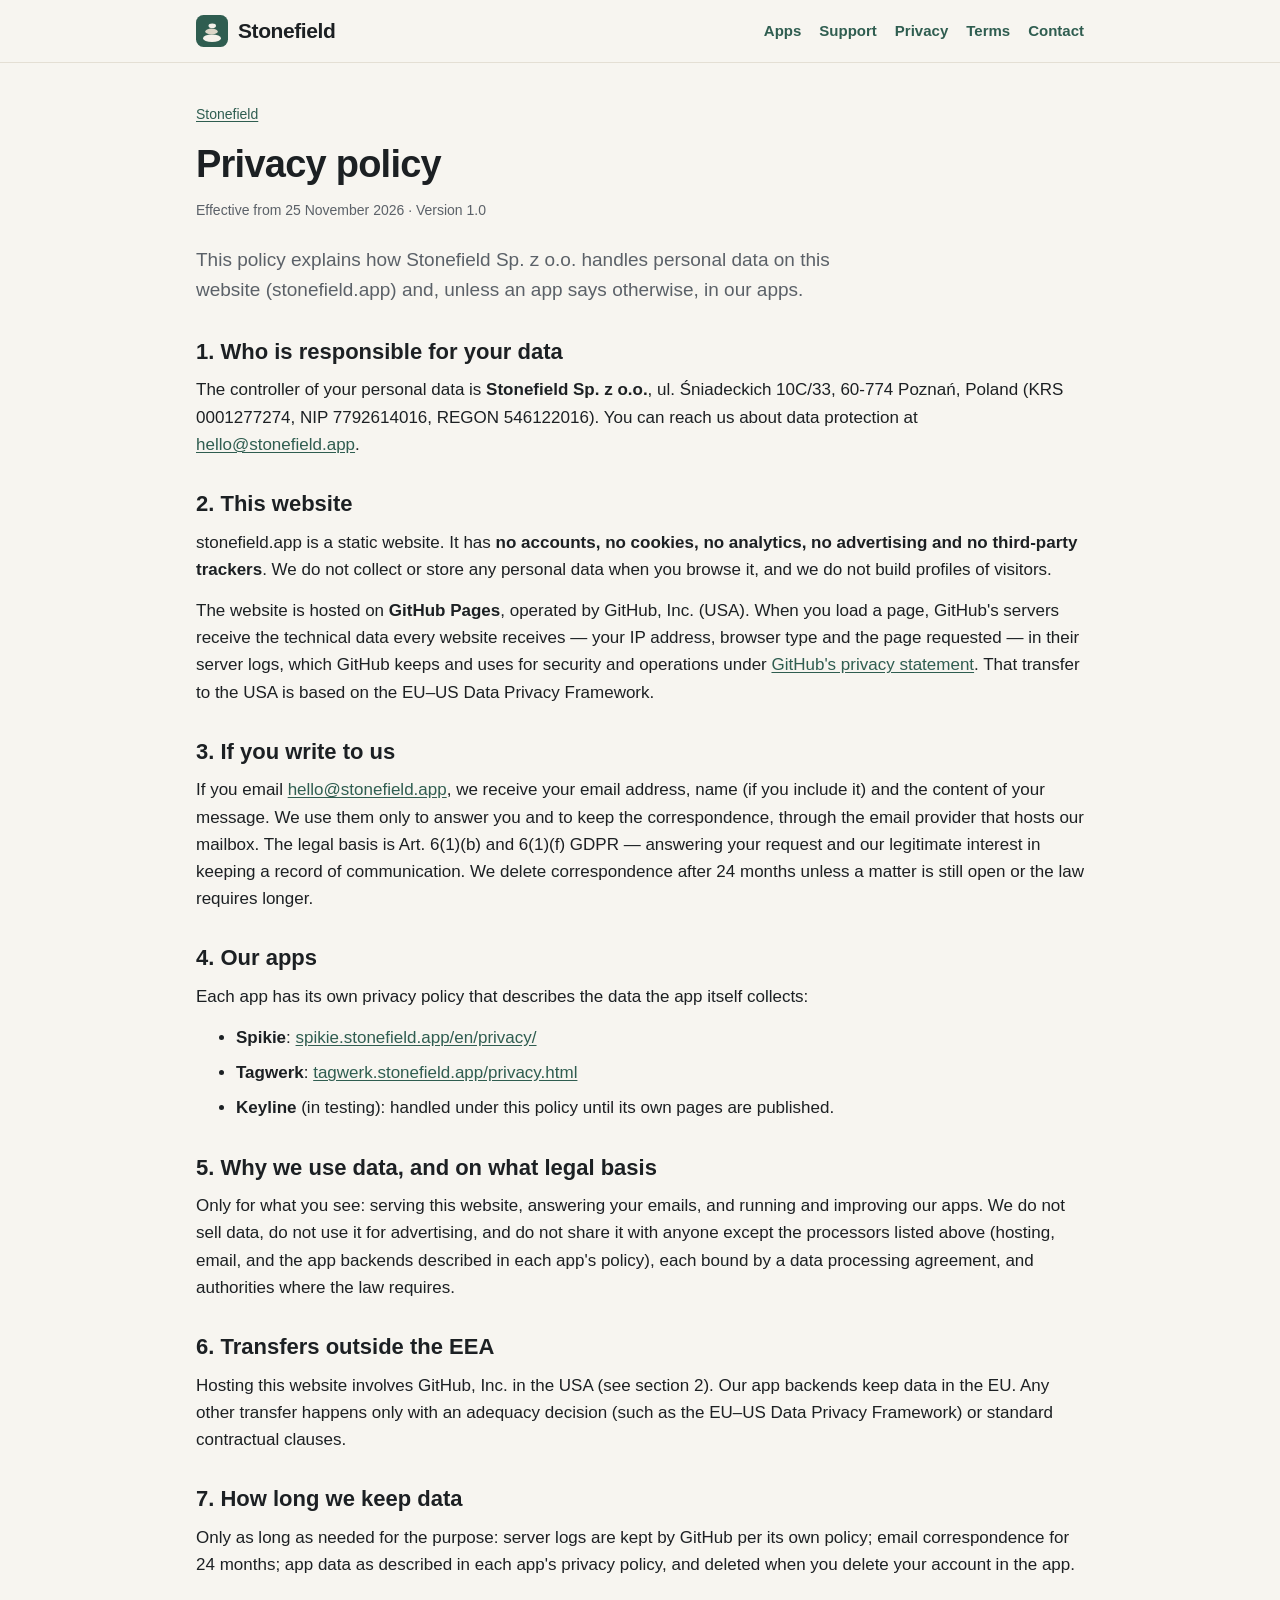
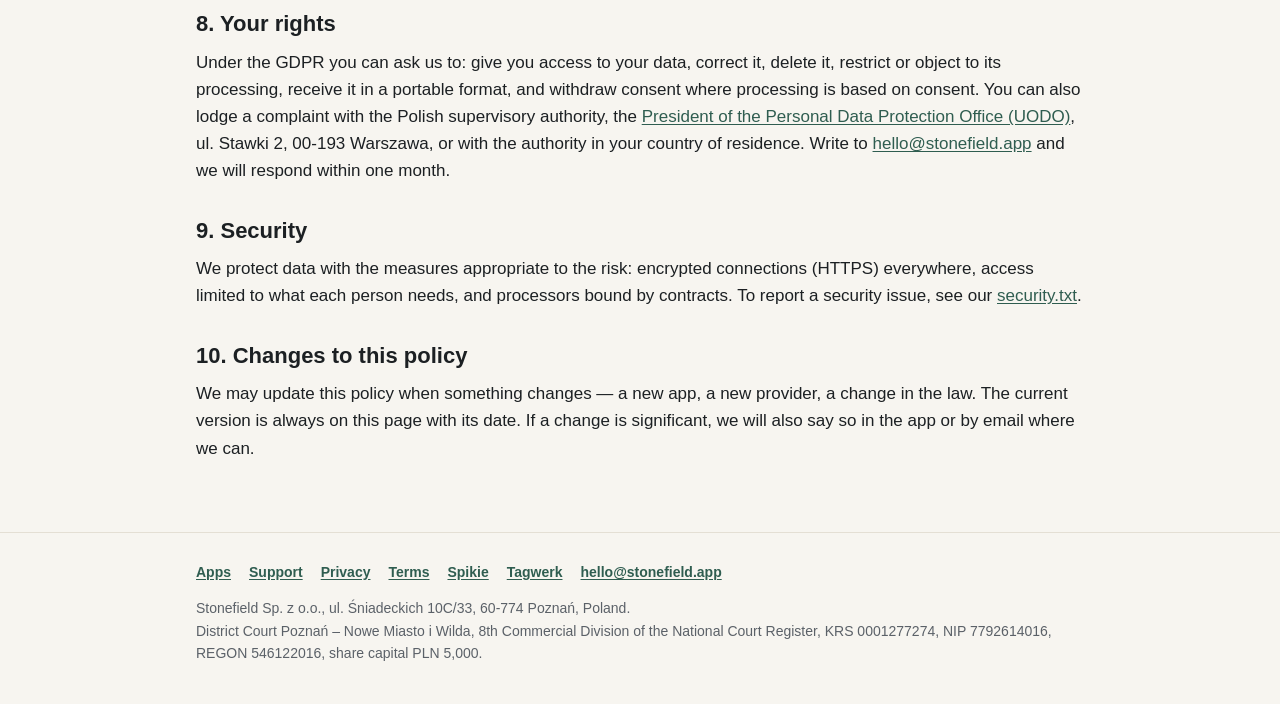
==== privacy/index.html @ 2cd24a37 "Build out stonefield.app: app pages, privacy, terms, support, SEO/hosting files - index: remove noin" ====
<!doctype html>
<html lang="en">
<head>
<meta charset="utf-8">
<meta name="viewport" content="width=device-width, initial-scale=1">
<title>Privacy policy · Stonefield</title>
<meta name="description" content="How Stonefield Sp. z o.o. handles personal data on stonefield.app and in its apps: what we collect, why, where it's kept, and your rights.">
<link rel="canonical" href="https://stonefield.app/privacy/">
<link rel="icon" href="/assets/stonefield.svg" type="image/svg+xml">
<link rel="stylesheet" href="/assets/stonefield.css">
</head>
<body>
<a class="skip" href="#main">Skip to content</a>
<header class="site-header">
  <div class="wrap">
    <a class="brand" href="/"><img src="/assets/stonefield.svg" alt="" width="32" height="32"><span>Stonefield</span></a>
    <nav aria-label="Menu">
      <a href="/#apps">Apps</a>
      <a href="/support/">Support</a>
      <a href="/privacy/">Privacy</a>
      <a href="/terms/">Terms</a>
      <a href="/#contact">Contact</a>
    </nav>
  </div>
</header>

<main id="main" class="wrap legal">
  <p class="crumbs"><a href="/">Stonefield</a></p>
  <h1>Privacy policy</h1>
  <p class="meta">Effective from 25 November 2026 · Version 1.0</p>

  <p class="lead">This policy explains how Stonefield Sp. z o.o. handles personal data on this website (stonefield.app) and, unless an app says otherwise, in our apps.</p>

  <h2>1. Who is responsible for your data</h2>
  <p>The controller of your personal data is <strong>Stonefield Sp. z o.o.</strong>, ul. Śniadeckich 10C/33, 60-774 Poznań, Poland (KRS 0001277274, NIP 7792614016, REGON 546122016). You can reach us about data protection at <a href="mailto:hello@stonefield.app">hello@stonefield.app</a>.</p>

  <h2>2. This website</h2>
  <p>stonefield.app is a static website. It has <strong>no accounts, no cookies, no analytics, no advertising and no third-party trackers</strong>. We do not collect or store any personal data when you browse it, and we do not build profiles of visitors.</p>
  <p>The website is hosted on <strong>GitHub Pages</strong>, operated by GitHub, Inc. (USA). When you load a page, GitHub's servers receive the technical data every website receives — your IP address, browser type and the page requested — in their server logs, which GitHub keeps and uses for security and operations under <a href="https://docs.github.com/en/site-policy/privacy-policies/github-privacy-statement">GitHub's privacy statement</a>. That transfer to the USA is based on the EU–US Data Privacy Framework.</p>

  <h2>3. If you write to us</h2>
  <p>If you email <a href="mailto:hello@stonefield.app">hello@stonefield.app</a>, we receive your email address, name (if you include it) and the content of your message. We use them only to answer you and to keep the correspondence, through the email provider that hosts our mailbox. The legal basis is Art. 6(1)(b) and 6(1)(f) GDPR — answering your request and our legitimate interest in keeping a record of communication. We delete correspondence after 24 months unless a matter is still open or the law requires longer.</p>

  <h2>4. Our apps</h2>
  <p>Each app has its own privacy policy that describes the data the app itself collects:</p>
  <ul>
    <li><strong>Spikie</strong>: <a href="https://spikie.stonefield.app/en/privacy/">spikie.stonefield.app/en/privacy/</a></li>
    <li><strong>Tagwerk</strong>: <a href="https://tagwerk.stonefield.app/privacy.html">tagwerk.stonefield.app/privacy.html</a></li>
    <li><strong>Keyline</strong> (in testing): handled under this policy until its own pages are published.</li>
  </ul>

  <h2>5. Why we use data, and on what legal basis</h2>
  <p>Only for what you see: serving this website, answering your emails, and running and improving our apps. We do not sell data, do not use it for advertising, and do not share it with anyone except the processors listed above (hosting, email, and the app backends described in each app's policy), each bound by a data processing agreement, and authorities where the law requires.</p>

  <h2>6. Transfers outside the EEA</h2>
  <p>Hosting this website involves GitHub, Inc. in the USA (see section 2). Our app backends keep data in the EU. Any other transfer happens only with an adequacy decision (such as the EU–US Data Privacy Framework) or standard contractual clauses.</p>

  <h2>7. How long we keep data</h2>
  <p>Only as long as needed for the purpose: server logs are kept by GitHub per its own policy; email correspondence for 24 months; app data as described in each app's privacy policy, and deleted when you delete your account in the app.</p>

  <h2>8. Your rights</h2>
  <p>Under the GDPR you can ask us to: give you access to your data, correct it, delete it, restrict or object to its processing, receive it in a portable format, and withdraw consent where processing is based on consent. You can also lodge a complaint with the Polish supervisory authority, the <a href="https://www.uodo.gov.pl">President of the Personal Data Protection Office (UODO)</a>, ul. Stawki 2, 00-193 Warszawa, or with the authority in your country of residence. Write to <a href="mailto:hello@stonefield.app">hello@stonefield.app</a> and we will respond within one month.</p>

  <h2>9. Security</h2>
  <p>We protect data with the measures appropriate to the risk: encrypted connections (HTTPS) everywhere, access limited to what each person needs, and processors bound by contracts. To report a security issue, see our <a href="/.well-known/security.txt">security.txt</a>.</p>

  <h2>10. Changes to this policy</h2>
  <p>We may update this policy when something changes — a new app, a new provider, a change in the law. The current version is always on this page with its date. If a change is significant, we will also say so in the app or by email where we can.</p>
</main>

<footer class="site-footer">
  <div class="wrap">
    <div class="links">
      <a href="/#apps">Apps</a>
      <a href="/support/">Support</a>
      <a href="/privacy/">Privacy</a>
      <a href="/terms/">Terms</a>
      <a href="https://spikie.stonefield.app/en/">Spikie</a>
      <a href="https://tagwerk.stonefield.app/">Tagwerk</a>
      <a href="mailto:hello@stonefield.app">hello@stonefield.app</a>
    </div>
    <address>
      Stonefield Sp. z o.o., ul. Śniadeckich 10C/33, 60-774 Poznań, Poland.<br>
      District Court Poznań – Nowe Miasto i Wilda, 8th Commercial Division of the National Court Register, KRS 0001277274,
      NIP 7792614016, REGON 546122016, share capital PLN 5,000.
    </address>
  </div>
</footer>
</body>
</html>
---- assets/stonefield.css ----
/* Stonefield company website (stonefield.app). Same rules as the Spikie site (site/assets/site.css): light only,
   system fonts, nothing loaded from other sites, no scripts. Stone and field colours instead of Spikie's peach. */

:root {
  --bg: #F7F5F0;
  --card: #FFFFFF;
  --text: #1C2023;
  --text-2: #5B6168;
  --border: #E4DFD4;
  --accent: #2F5D50;
  --accent-dark: #234A3F;
  --tint: #E6EEE9;
  --radius: 18px;
  --font: -apple-system, BlinkMacSystemFont, "Segoe UI", Roboto, Inter, "Helvetica Neue", Arial, sans-serif;
  color-scheme: light;
}

* { box-sizing: border-box; }
html { -webkit-text-size-adjust: 100%; }
body { margin: 0; background: var(--bg); color: var(--text); font: 400 17px/1.6 var(--font); }

a { color: var(--accent); text-underline-offset: 2px; }
a:hover { text-decoration-thickness: 2px; }
:focus-visible { outline: 3px solid var(--accent); outline-offset: 2px; border-radius: 4px; }

.skip { position: absolute; left: -9999px; }
.skip:focus { left: 16px; top: 8px; background: var(--card); padding: 8px 12px; z-index: 10; }

.wrap { max-width: 920px; margin: 0 auto; padding: 0 16px; }

/* Header */
.site-header { border-bottom: 1px solid var(--border); }
.site-header .wrap { display: flex; align-items: center; gap: 16px; flex-wrap: wrap; padding-top: 14px; padding-bottom: 14px; }
.brand { display: flex; align-items: center; gap: 10px; text-decoration: none; color: var(--text); margin-right: auto; }
.brand img { width: 32px; height: 32px; }
.brand span { font-size: 21px; font-weight: 700; letter-spacing: -0.02em; }
.site-header nav { display: flex; gap: 4px 18px; flex-wrap: wrap; font-size: 15px; font-weight: 600; }
.site-header nav a { text-decoration: none; }

main.wrap { padding-top: 40px; padding-bottom: 56px; }
h1 { font-size: 38px; line-height: 1.15; margin: 0 0 12px; letter-spacing: -0.02em; }
h2 { font-size: 22px; line-height: 1.3; margin: 44px 0 10px; scroll-margin-top: 16px; }
p, ul { margin: 0 0 14px; }
li { margin-bottom: 8px; }
.eyebrow { font-size: 14px; font-weight: 600; color: var(--text-2); text-transform: uppercase; letter-spacing: 0.06em; margin-bottom: 10px; }
.lead { font-size: 19px; color: var(--text-2); max-width: 36em; }
.meta { font-size: 14px; color: var(--text-2); }

.card { background: var(--card); border: 1px solid var(--border); border-radius: var(--radius); padding: 22px 24px; margin: 20px 0; box-shadow: 0 2px 10px rgba(28, 32, 35, 0.04); }
.card > :last-child, .card > div > :last-child { margin-bottom: 0; }
.card.tint { background: var(--tint); border-color: transparent; }

/* The app cards: three across, one column on phones */
.apps { display: grid; grid-template-columns: repeat(3, 1fr); gap: 16px; margin: 36px 0 8px; }
.app { display: flex; flex-direction: column; margin: 0; padding: 22px; }
.app img { width: 64px; height: 64px; border-radius: 15px; margin-bottom: 14px; }
.app img.pixel { image-rendering: pixelated; }
.app h2 { margin: 0 0 6px; font-size: 21px; }
.app p { font-size: 16px; }
.app .meta { margin-top: auto; padding-top: 4px; }
.app-links { display: flex; flex-wrap: wrap; gap: 4px 16px; font-size: 15px; font-weight: 600; margin: 0; }

.button { display: inline-block; background: var(--accent); color: #fff; font-weight: 600; text-decoration: none; border-radius: 999px; padding: 11px 22px; }
.button:hover { background: var(--accent-dark); }

/* Breadcrumbs and document pages (app details, legal) */
.crumbs { font-size: 14px; color: var(--text-2); margin: 0 0 18px; }
.app-page img { width: 64px; height: 64px; border-radius: 15px; margin-bottom: 14px; }
.app-page img.pixel { image-rendering: pixelated; }
.app-page h1 { margin-bottom: 8px; }
.app-page .app-links { margin-top: 18px; align-items: center; }
.legal h2 { margin-top: 32px; }
.legal .meta { margin-bottom: 24px; }


/* Missing facts, filled in before launch (scripts/check-site.py --release fails while any are left) */
mark.todo { background: #FDE68A; color: #3B2A00; padding: 0 4px; border-radius: 4px; font-weight: 600; }

/* Footer */
.site-footer { border-top: 1px solid var(--border); padding: 28px 0 40px; font-size: 14px; color: var(--text-2); }
.site-footer .links { display: flex; flex-wrap: wrap; gap: 6px 18px; margin-bottom: 14px; font-weight: 600; }
.site-footer address { font-style: normal; }

@media (max-width: 760px) {
  body { font-size: 16px; }
  h1 { font-size: 30px; }
  .apps { grid-template-columns: 1fr; }
}

@media print {
  .site-header nav, .skip, .site-footer .links { display: none; }
  body { background: #fff; font-size: 11pt; }
  .card { box-shadow: none; break-inside: avoid; }
  a[href^="http"]::after, a[href^="mailto"]::after { content: " (" attr(href) ")"; font-size: 9pt; color: #555; }
}
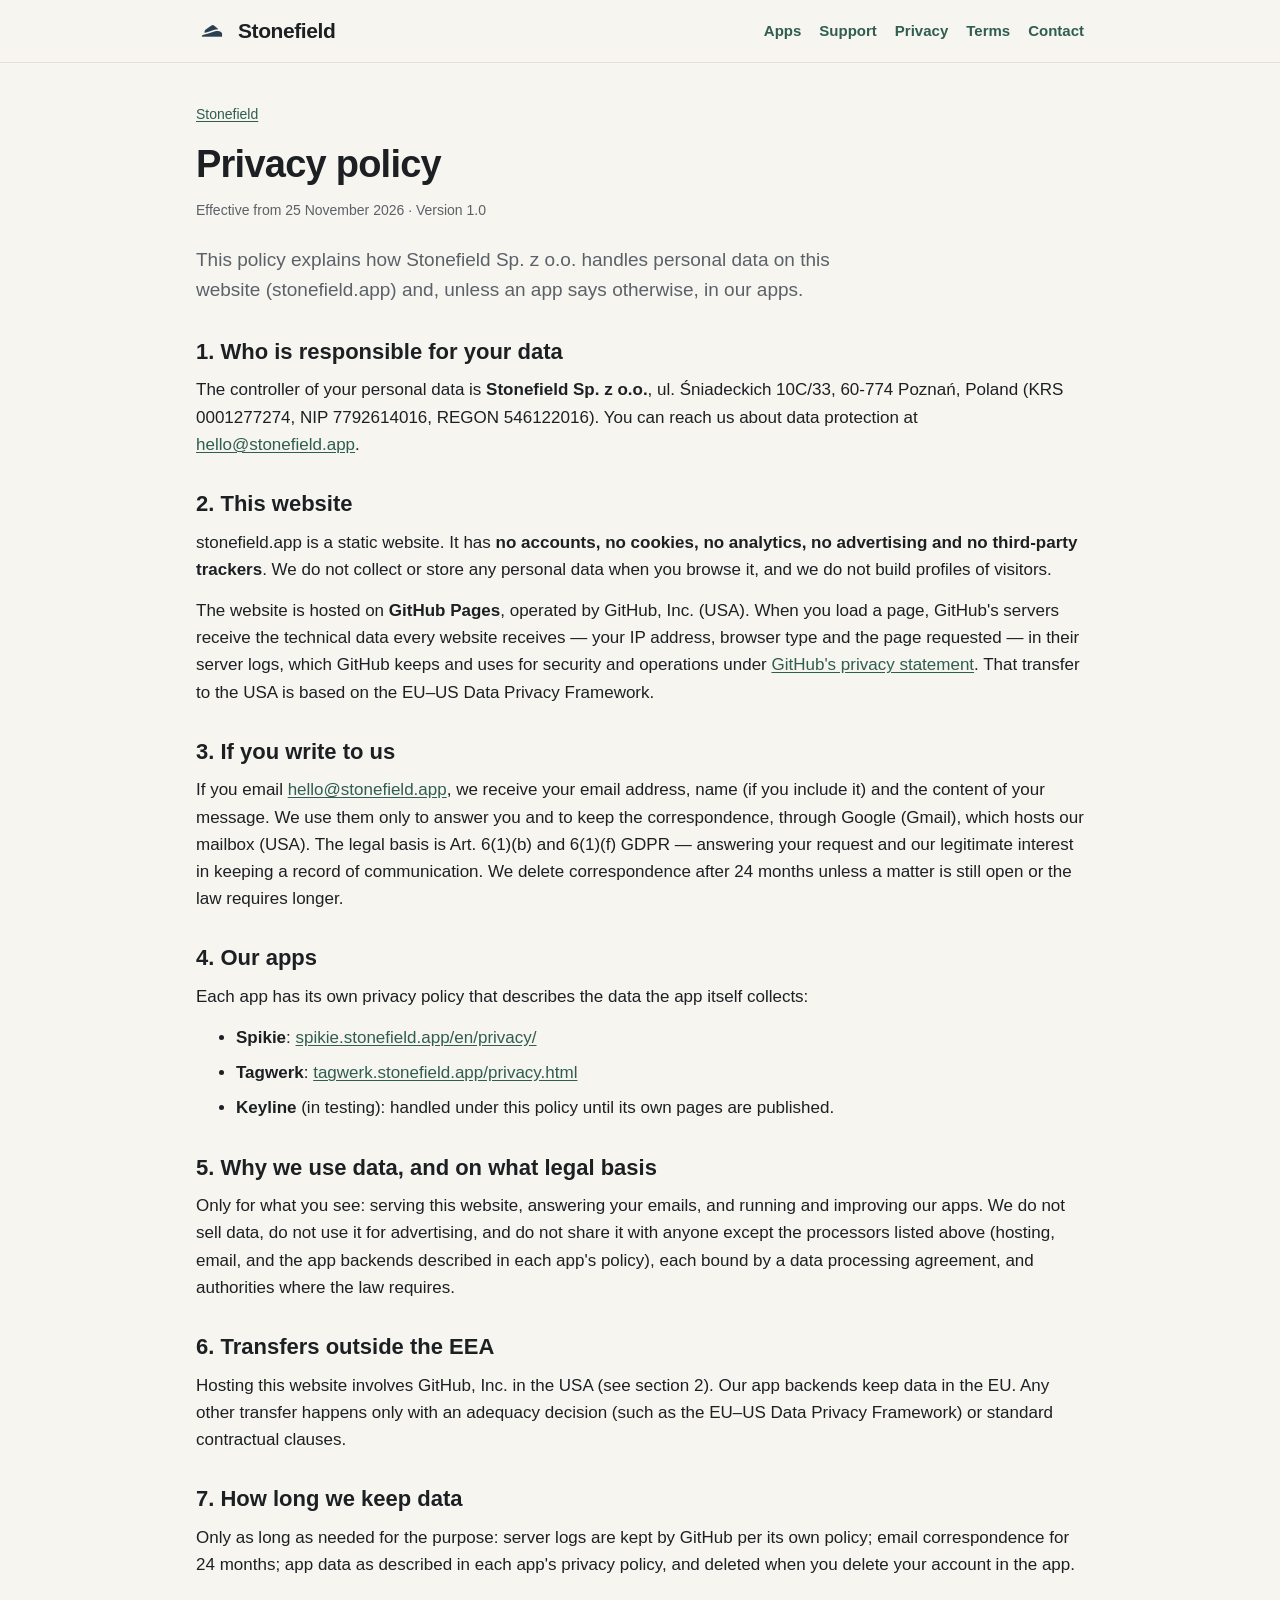
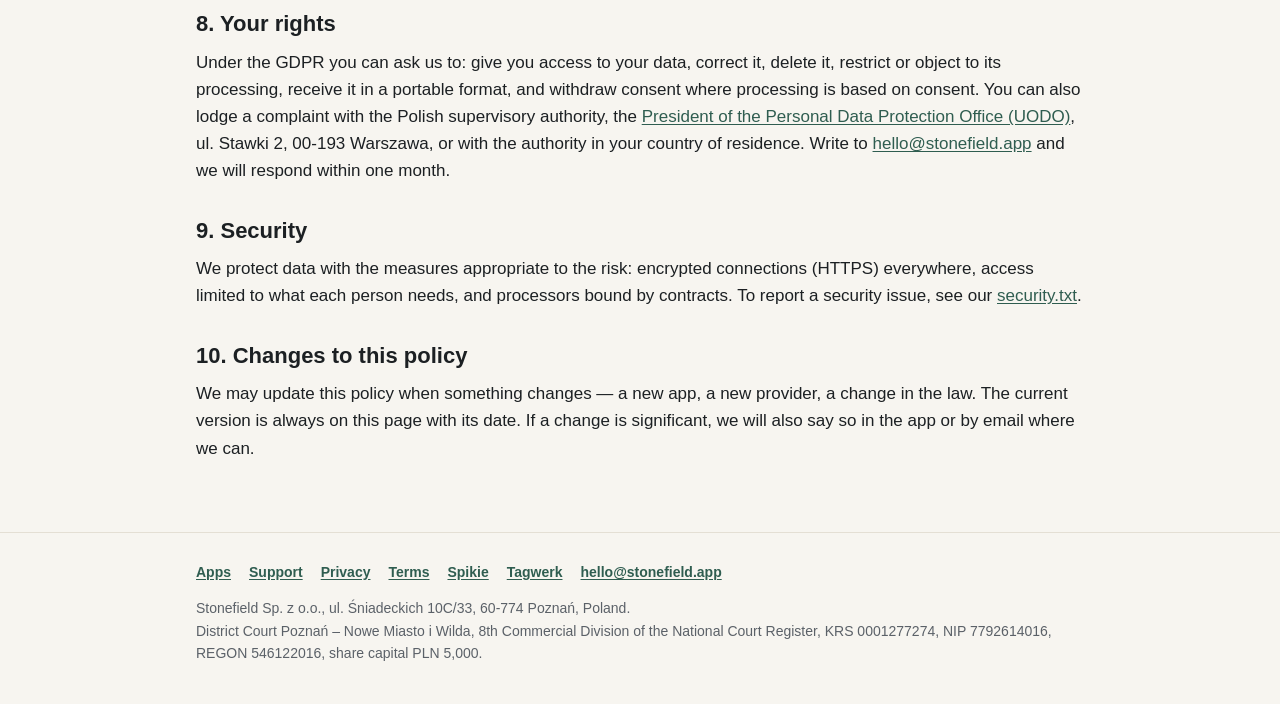
==== commit c5a2f36f: "Use brand-kit logo, fix Tagwerk icon, de-emphasise address in copy - stonefield logo: replace cairn " ====
--- a/privacy/index.html
+++ b/privacy/index.html
@@ -6,14 +6,16 @@
 <title>Privacy policy · Stonefield</title>
 <meta name="description" content="How Stonefield Sp. z o.o. handles personal data on stonefield.app and in its apps: what we collect, why, where it's kept, and your rights.">
 <link rel="canonical" href="https://stonefield.app/privacy/">
-<link rel="icon" href="/assets/stonefield.svg" type="image/svg+xml">
+<link rel="icon" type="image/png" sizes="256x256" href="/assets/stonefield.png">
+<link rel="icon" type="image/png" sizes="32x32" href="/assets/favicon-32.png">
+<link rel="apple-touch-icon" href="/assets/apple-touch-icon.png">
 <link rel="stylesheet" href="/assets/stonefield.css">
 </head>
 <body>
 <a class="skip" href="#main">Skip to content</a>
 <header class="site-header">
   <div class="wrap">
-    <a class="brand" href="/"><img src="/assets/stonefield.svg" alt="" width="32" height="32"><span>Stonefield</span></a>
+    <a class="brand" href="/"><img src="/assets/stonefield.png" alt="" width="32" height="32"><span>Stonefield</span></a>
     <nav aria-label="Menu">
       <a href="/#apps">Apps</a>
       <a href="/support/">Support</a>
@@ -39,7 +41,7 @@
   <p>The website is hosted on <strong>GitHub Pages</strong>, operated by GitHub, Inc. (USA). When you load a page, GitHub's servers receive the technical data every website receives — your IP address, browser type and the page requested — in their server logs, which GitHub keeps and uses for security and operations under <a href="https://docs.github.com/en/site-policy/privacy-policies/github-privacy-statement">GitHub's privacy statement</a>. That transfer to the USA is based on the EU–US Data Privacy Framework.</p>
 
   <h2>3. If you write to us</h2>
-  <p>If you email <a href="mailto:hello@stonefield.app">hello@stonefield.app</a>, we receive your email address, name (if you include it) and the content of your message. We use them only to answer you and to keep the correspondence, through the email provider that hosts our mailbox. The legal basis is Art. 6(1)(b) and 6(1)(f) GDPR — answering your request and our legitimate interest in keeping a record of communication. We delete correspondence after 24 months unless a matter is still open or the law requires longer.</p>
+  <p>If you email <a href="mailto:hello@stonefield.app">hello@stonefield.app</a>, we receive your email address, name (if you include it) and the content of your message. We use them only to answer you and to keep the correspondence, through Google (Gmail), which hosts our mailbox (USA). The legal basis is Art. 6(1)(b) and 6(1)(f) GDPR — answering your request and our legitimate interest in keeping a record of communication. We delete correspondence after 24 months unless a matter is still open or the law requires longer.</p>
 
   <h2>4. Our apps</h2>
   <p>Each app has its own privacy policy that describes the data the app itself collects:</p>
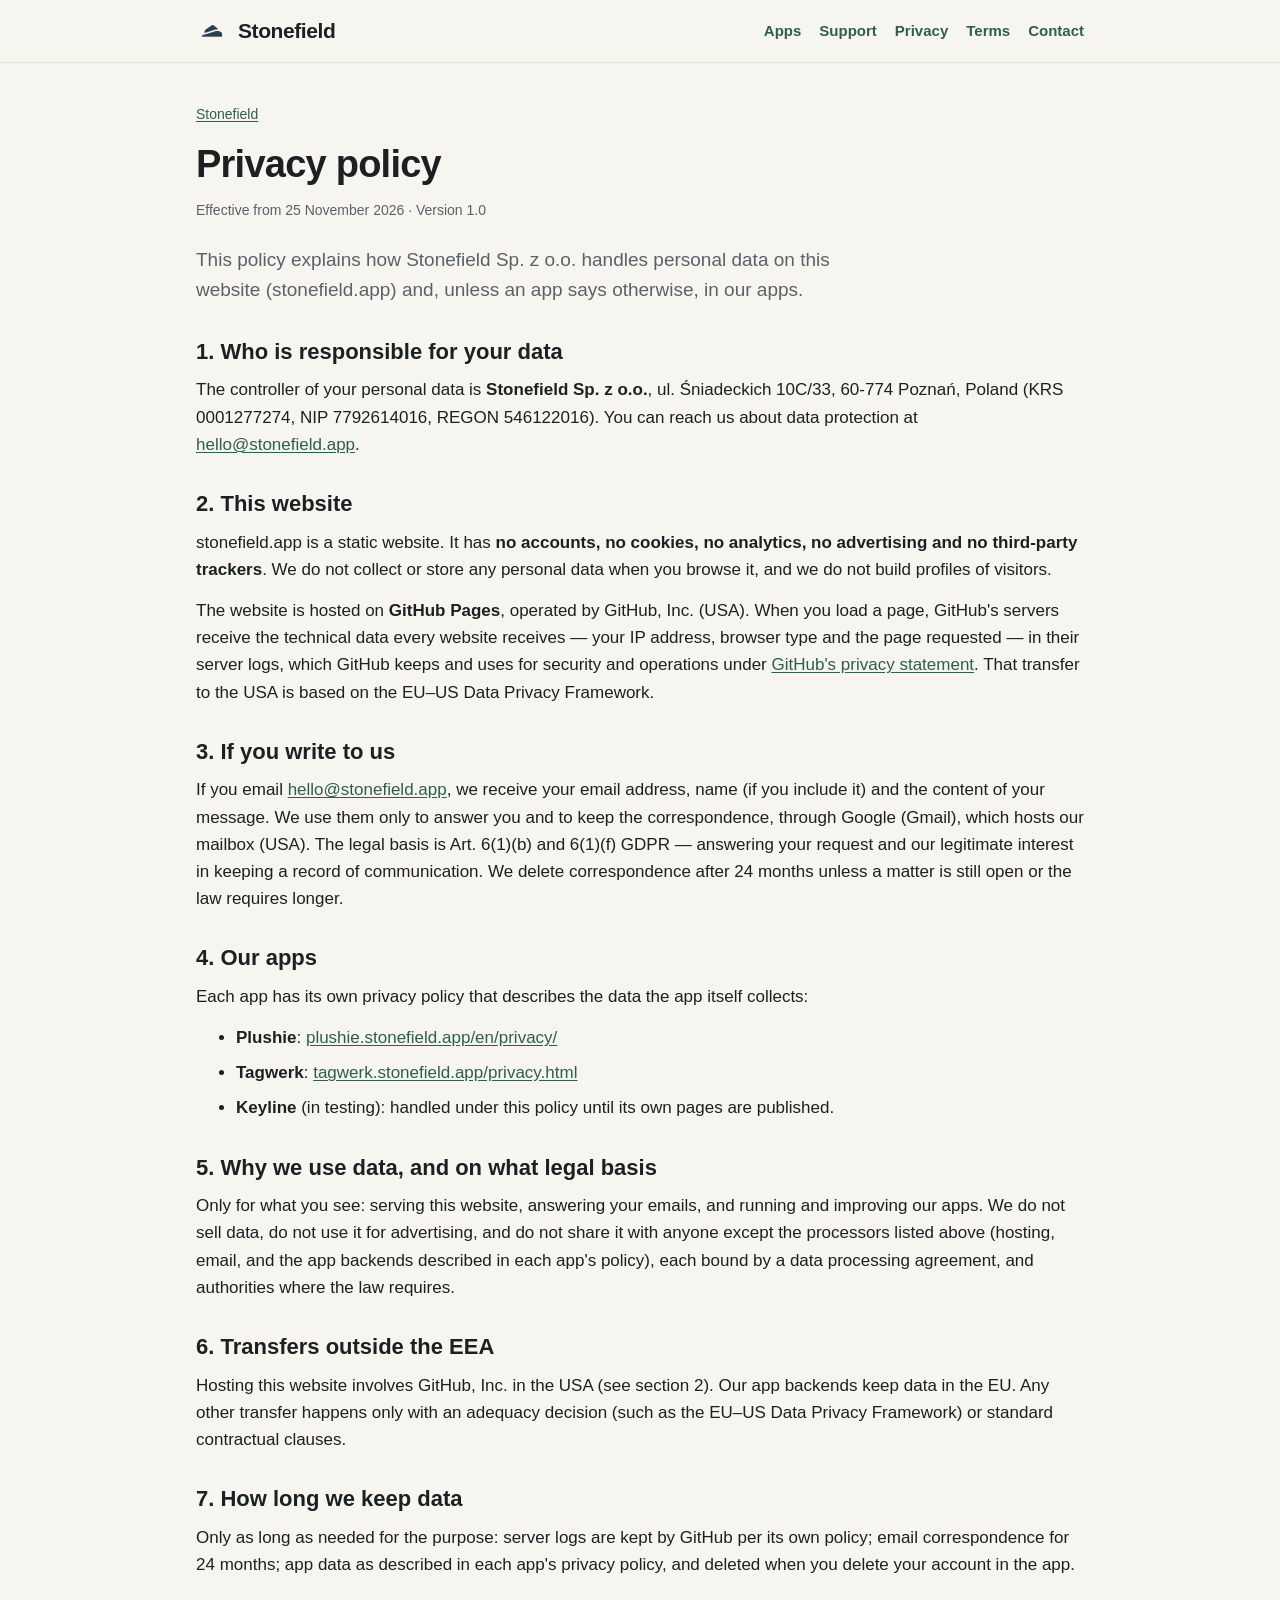
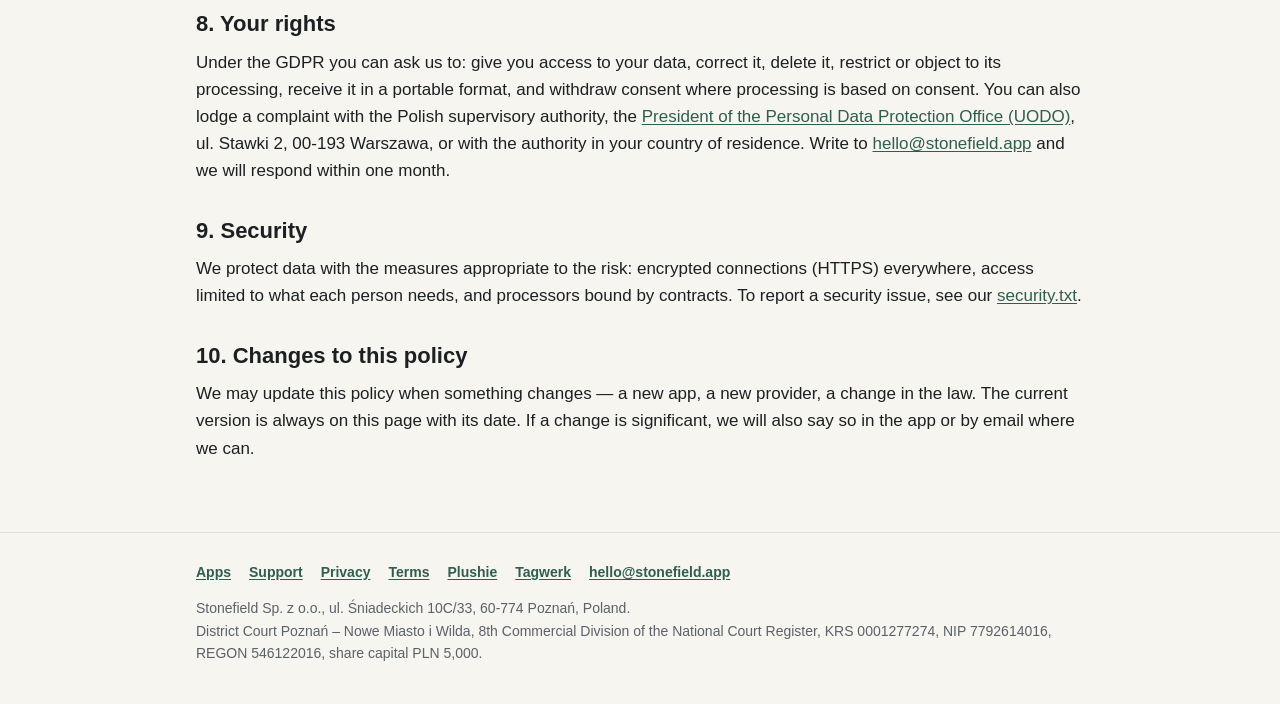
==== commit 985cd7f7: "Rename Spikie card/page to Plushie (/apps/plushie/, plushie.png, plushie.stonefield.app links) Gener" ====
--- a/privacy/index.html
+++ b/privacy/index.html
@@ -46,7 +46,7 @@
   <h2>4. Our apps</h2>
   <p>Each app has its own privacy policy that describes the data the app itself collects:</p>
   <ul>
-    <li><strong>Spikie</strong>: <a href="https://spikie.stonefield.app/en/privacy/">spikie.stonefield.app/en/privacy/</a></li>
+    <li><strong>Plushie</strong>: <a href="https://plushie.stonefield.app/en/privacy/">plushie.stonefield.app/en/privacy/</a></li>
     <li><strong>Tagwerk</strong>: <a href="https://tagwerk.stonefield.app/privacy.html">tagwerk.stonefield.app/privacy.html</a></li>
     <li><strong>Keyline</strong> (in testing): handled under this policy until its own pages are published.</li>
   </ul>
@@ -77,7 +77,7 @@
       <a href="/support/">Support</a>
       <a href="/privacy/">Privacy</a>
       <a href="/terms/">Terms</a>
-      <a href="https://spikie.stonefield.app/en/">Spikie</a>
+      <a href="https://plushie.stonefield.app/en/">Plushie</a>
       <a href="https://tagwerk.stonefield.app/">Tagwerk</a>
       <a href="mailto:hello@stonefield.app">hello@stonefield.app</a>
     </div>
--- a/assets/stonefield.css
+++ b/assets/stonefield.css
@@ -1,5 +1,5 @@
-/* Stonefield company website (stonefield.app). Same rules as the Spikie site (site/assets/site.css): light only,
-   system fonts, nothing loaded from other sites, no scripts. Stone and field colours instead of Spikie's peach. */
+/* Stonefield company website (stonefield.app). Same rules as the Plushie site (site/assets/site.css): light only,
+   system fonts, nothing loaded from other sites, no scripts. Stone and field colours instead of Plushie's peach. */
 
 :root {
   --bg: #F7F5F0;
